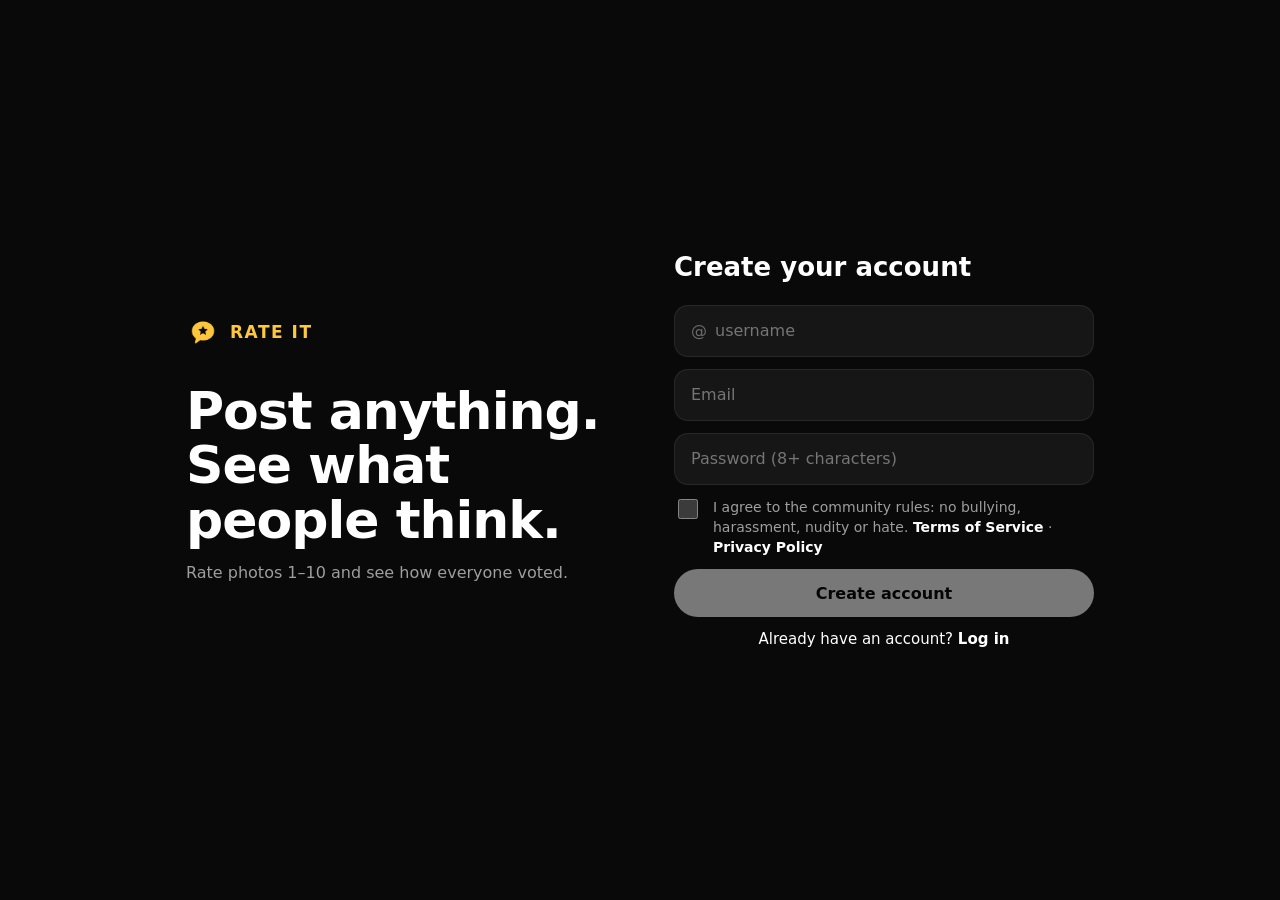
==== app/index.html @ 4be4c7ec "Update web app" ====
<!doctype html>
<html lang="en">
<head>
  <meta charset="utf-8">
  <meta name="viewport" content="width=device-width, initial-scale=1, viewport-fit=cover">
  <meta name="theme-color" content="#09090a">
  <meta name="description" content="Post anything. See what people think. Rate photos 1–10 and see how everyone voted.">
  <title>Rate It</title>
  <link rel="icon" href="icon.png">
  <link rel="apple-touch-icon" href="icon.png">
  <link rel="stylesheet" href="styles.css">
  <script type="importmap">
    { "imports": { "preact": "./vendor/preact.mjs", "preact/hooks": "./vendor/hooks.mjs", "htm": "./vendor/htm.mjs" } }
  </script>
  <script src="vendor/supabase.js"></script>
  <script src="config.js"></script>
</head>
<body>
  <div id="app"></div>
  <noscript>Rate It needs JavaScript turned on.</noscript>
  <script type="module" src="src/main.js"></script>
</body>
</html>
---- app/styles.css ----
/* Rate It web: same look as the iOS app. Dark, minimal, one gold accent used sparingly. */
:root {
  --bg: #09090a;
  --surface: #161617;
  --raised: #212123;
  --line: rgba(255, 255, 255, 0.08);
  --text: #fff;
  --muted: #9e9ea0;
  --faint: #6b6b6d;
  --accent: #ffc73d;
  --danger: #ff6161;
  --radius-card: 28px;
  --radius: 14px;
  --topbar: 56px;
  --tabbar: 64px;
  color-scheme: dark;
}

* { box-sizing: border-box; }
html, body { margin: 0; background: var(--bg); color: var(--text); }
body {
  font: 16px/1.45 -apple-system, BlinkMacSystemFont, "SF Pro Text", "Segoe UI", system-ui, sans-serif;
  -webkit-font-smoothing: antialiased;
}
body.modal-open { overflow: hidden; }
a { color: inherit; text-decoration: none; }
button, input, textarea { font: inherit; color: inherit; }
button { cursor: pointer; background: none; border: 0; padding: 0; }
button:disabled { cursor: default; }
:focus-visible { outline: 2px solid var(--accent); outline-offset: 2px; }
h1, h2, h3, p { margin: 0; }
img { display: block; max-width: 100%; }
[hidden] { display: none !important; }

.icon { flex: none; }
.muted { color: var(--muted); }
.small { font-size: 13px; }
.center { text-align: center; }
.gold { color: var(--accent); }
.error { color: var(--danger); font-size: 14px; }
.notice { color: var(--muted); font-size: 14px; background: var(--surface); border-radius: var(--radius); padding: 12px 14px; }
.row { display: flex; align-items: center; gap: 10px; flex-wrap: wrap; }
.row.end { justify-content: flex-end; margin-top: 16px; }
.spacer { flex: 1; }

/* ---------- Buttons, fields, chips ---------- */
.btn {
  display: inline-flex; align-items: center; justify-content: center; gap: 6px;
  min-height: 48px; padding: 0 22px; border-radius: 999px; font-weight: 600;
  transition: transform .12s ease, opacity .15s ease, background .15s ease;
}
.btn:active:not(:disabled) { transform: scale(0.97); }
.btn:disabled { opacity: 0.45; }
.btn.primary { background: #fff; color: #000; }
.btn.secondary { background: var(--raised); }
.btn.ghost { background: transparent; border: 1px solid var(--line); }
.btn.danger { background: var(--danger); color: #000; }
.btn.small { min-height: 34px; padding: 0 14px; font-size: 14px; }
.btn.block { width: 100%; }
.btn.warn { color: #ffa94d; }
.danger-text, .link.danger, .link-row.danger { color: var(--danger); }
.icon-btn {
  width: 40px; height: 40px; display: inline-grid; place-items: center; border-radius: 12px;
  color: var(--muted); position: relative;
}
.icon-btn:hover { background: var(--raised); color: var(--text); }
.link { color: var(--text); font-size: 15px; }
.link:hover { text-decoration: underline; }
.link.muted { color: var(--muted); }
.link.back { display: inline-flex; align-items: center; gap: 4px; color: var(--muted); margin-bottom: 12px; }

.field, textarea {
  width: 100%; min-height: 52px; padding: 0 16px; border-radius: var(--radius);
  background: var(--surface); border: 1px solid var(--line); outline: none;
}
textarea { padding: 14px 16px; resize: vertical; line-height: 1.4; }
.field:focus-within, .field:focus, textarea:focus { border-color: rgba(255, 255, 255, 0.28); }
label.field { display: flex; align-items: center; gap: 6px; }
label.field input { flex: 1; min-width: 0; background: none; border: 0; outline: none; height: 50px; }
.prefix { color: var(--faint); }
.status { width: 18px; text-align: center; font-weight: 700; }
.status.is-available { color: #4cd964; }
.status.is-taken, .status.is-invalid { color: var(--danger); }
.label { display: block; font-size: 14px; color: var(--muted); margin: 16px 0 6px; }

.chips { display: flex; gap: 8px; overflow-x: auto; padding-bottom: 4px; scrollbar-width: none; }
.chips::-webkit-scrollbar { display: none; }
.chips.wrap { flex-wrap: wrap; overflow: visible; }
.chip {
  flex: none; height: 36px; padding: 0 14px; border-radius: 999px; background: var(--raised);
  font-size: 15px; font-weight: 600; transition: background .15s, color .15s;
}
.chip.selected { background: #fff; color: #000; }
.pill {
  display: inline-flex; align-items: center; gap: 5px; height: 28px; padding: 0 10px; border-radius: 999px;
  background: var(--raised); color: var(--muted); font-size: 13px; font-weight: 600; white-space: nowrap;
}
.pill.gold { background: var(--accent); color: #000; }
.pill.toggle:hover { color: var(--text); }

/* ---------- Avatars, photos, loading ---------- */
.avatar { border-radius: 50%; object-fit: cover; flex: none; border: 1px solid var(--line); background: var(--raised); }
.avatar-fallback { display: inline-grid; place-items: center; color: var(--muted); font-weight: 700; }
.photo { position: relative; width: 100%; height: 100%; background: var(--surface); overflow: hidden; }
.photo img { width: 100%; height: 100%; object-fit: cover; opacity: 0; transition: opacity .25s ease; }
.photo.loaded img { opacity: 1; }
.photo.loading::before, .skeleton, .skeleton-card {
  content: ""; position: absolute; inset: 0;
  background: linear-gradient(100deg, var(--surface) 30%, #1f1f21 50%, var(--surface) 70%) 0 0 / 300% 100%;
  animation: shimmer 1.3s linear infinite;
}
.skeleton, .skeleton-card { position: relative; }
@keyframes shimmer { to { background-position: -150% 0; } }
.photo-error { position: absolute; inset: 0; display: grid; place-items: center; color: var(--faint); }
.spinner {
  width: 26px; height: 26px; margin: 24px auto; border-radius: 50%;
  border: 3px solid var(--raised); border-top-color: var(--text); animation: spin .8s linear infinite;
}
.spinner.big { width: 36px; height: 36px; }
@keyframes spin { to { transform: rotate(360deg); } }
.splash { min-height: 100dvh; display: grid; place-content: center; justify-items: center; gap: 8px; }
.splash img { width: 72px; border-radius: 18px; }

.empty { display: grid; justify-items: center; text-align: center; gap: 10px; padding: 64px 24px; }
.empty-icon { color: var(--faint); margin-bottom: 4px; }
.empty h2 { font-size: 22px; }
.empty p { color: var(--muted); max-width: 340px; }
.empty .btn { margin-top: 8px; }

/* ---------- Shell ---------- */
.shell { min-height: 100dvh; }
.brand { display: inline-flex; align-items: center; gap: 10px; font-weight: 900; letter-spacing: 1.5px; font-size: 17px; }
.brand img { width: 34px; height: 34px; border-radius: 9px; }
.sidebar { display: none; }
.topbar {
  position: sticky; top: 0; z-index: 20; height: calc(var(--topbar) + env(safe-area-inset-top));
  padding: env(safe-area-inset-top) 16px 0; display: flex; align-items: center; justify-content: space-between;
  background: rgba(9, 9, 10, 0.85); backdrop-filter: blur(16px);
}
.content { padding: 0 16px calc(var(--tabbar) + 24px + env(safe-area-inset-bottom)); }
.tabbar {
  position: fixed; left: 0; right: 0; bottom: 0; z-index: 20; display: flex;
  height: calc(var(--tabbar) + env(safe-area-inset-bottom)); padding-bottom: env(safe-area-inset-bottom);
  background: rgba(14, 14, 15, 0.92); backdrop-filter: blur(16px); border-top: 1px solid var(--line);
}
.tabbar a {
  flex: 1; display: flex; flex-direction: column; align-items: center; justify-content: center; gap: 3px;
  color: var(--faint); font-size: 11px; font-weight: 600;
}
.tabbar a.on { color: var(--text); }
.badge {
  min-width: 18px; height: 18px; padding: 0 5px; border-radius: 9px; background: var(--danger); color: #000;
  font-size: 11px; font-weight: 800; display: inline-grid; place-items: center;
}
.topbar .badge { position: absolute; top: 4px; right: 2px; }

@media (min-width: 900px) {
  .shell { display: grid; grid-template-columns: 240px 1fr; }
  .topbar, .tabbar { display: none; }
  .sidebar {
    display: flex; flex-direction: column; gap: 28px; position: sticky; top: 0; height: 100dvh;
    padding: 28px 16px; border-right: 1px solid var(--line);
  }
  .sidebar nav { display: grid; gap: 4px; }
  .sidebar nav a {
    display: flex; align-items: center; gap: 14px; padding: 12px 14px; border-radius: 14px;
    color: var(--muted); font-weight: 600;
  }
  .sidebar nav a:hover { background: var(--surface); color: var(--text); }
  .sidebar nav a.on { color: var(--text); background: var(--surface); }
  .sidebar .badge { margin-left: auto; }
  .content { padding: 24px 32px 48px; }
  .mobile-only { display: none !important; }
}

/* ---------- Pages ---------- */
.page { max-width: 940px; margin: 0 auto; padding-top: 8px; }
.page.narrow { max-width: 560px; }
.page.center { display: grid; place-items: center; min-height: 60vh; }
.page-title { font-size: 30px; font-weight: 800; letter-spacing: -0.3px; margin: 8px 0 16px; }
.page h3 { font-size: 15px; color: var(--muted); font-weight: 600; margin: 24px 0 10px; }
.page > p.muted { margin: -8px 0 20px; }

/* ---------- Feed ---------- */
.feed { max-width: 540px; margin: 0 auto; }
.feed-card {
  display: flex; flex-direction: column; gap: 12px;
  height: calc(100dvh - var(--topbar) - var(--tabbar) - 24px - env(safe-area-inset-top) - env(safe-area-inset-bottom));
  min-height: 520px;
}
@media (min-width: 900px) { .feed-card { height: calc(100dvh - 48px); } }
.feed-card.preview { height: auto; min-height: 0; }
.feed-card.preview .feed-photo { flex: none; aspect-ratio: 4 / 5; }
.skeleton-card { border-radius: var(--radius-card); }
.post-head { display: flex; align-items: center; gap: 10px; }
.post-head .author { display: flex; align-items: center; gap: 10px; margin-right: auto; min-width: 0; }
.post-head .author span { display: grid; line-height: 1.2; }
.post-head small { color: var(--faint); font-size: 12px; }
.feed-photo {
  position: relative; flex: 1; min-height: 0; border-radius: var(--radius-card); overflow: hidden;
  background: var(--surface); user-select: none;
}
.feed-photo .photo, .feed-photo .photo-img { position: absolute; inset: 0; width: 100%; height: 100%; object-fit: cover; }
.photo-shade { position: absolute; inset: 40% 0 0; background: linear-gradient(transparent, rgba(0, 0, 0, 0.65)); pointer-events: none; }
.caption {
  position: absolute; left: 18px; right: 80px; bottom: 18px; font-weight: 600; font-size: 17px;
  text-shadow: 0 1px 6px rgba(0, 0, 0, 0.4); overflow: hidden; display: -webkit-box; -webkit-line-clamp: 3; -webkit-box-orient: vertical;
}
.photo-actions { position: absolute; right: 14px; bottom: 16px; display: grid; gap: 14px; }
.action {
  display: inline-flex; flex-direction: column; align-items: center; gap: 2px; font-size: 12px; font-weight: 600;
  text-shadow: 0 1px 6px rgba(0, 0, 0, 0.35); transition: transform .12s;
}
.action:active { transform: scale(0.9); }
.action.liked { color: var(--danger); }
.action.liked .icon { fill: currentColor; }
.detail-row .action, .after-rating .action { flex-direction: row; gap: 6px; font-size: 15px; text-shadow: none; }
.heart-burst {
  position: absolute; inset: 0; display: grid; place-items: center; pointer-events: none; color: #fff;
  opacity: 0; transform: scale(0.4); transition: transform .3s cubic-bezier(.3, 1.6, .5, 1), opacity .25s;
}
.heart-burst .icon { fill: #fff; filter: drop-shadow(0 6px 18px rgba(0, 0, 0, 0.35)); }
.heart-burst.on { opacity: 0.95; transform: scale(1); }
.results-overlay { position: absolute; left: 12px; right: 12px; bottom: 12px; animation: rise .45s cubic-bezier(.2, .9, .3, 1); }
@keyframes rise { from { transform: translateY(30px); opacity: 0; } }

.rate-area { display: grid; gap: 10px; }
.rate-head, .rate-foot { display: flex; align-items: center; justify-content: space-between; }
.rate-head strong { font-size: 17px; }
.after-rating { display: flex; align-items: center; gap: 18px; min-height: 104px; }
.gave { color: var(--muted); font-size: 15px; font-weight: 500; }
.gave strong { font-size: 30px; font-weight: 900; margin-left: 6px; vertical-align: -3px; }
.btn.next { min-height: 50px; }
@media (hover: none) { .hint { visibility: hidden; } }

/* Rating bar */
.rating-bar { position: relative; display: grid; grid-template-columns: repeat(10, 1fr); gap: 5px; touch-action: none; }
.cell {
  height: 58px; border-radius: 12px; background: var(--raised); color: var(--muted);
  font: 600 16px/1 ui-rounded, -apple-system, system-ui, sans-serif; transform-origin: bottom;
  transition: transform .2s cubic-bezier(.3, 1.5, .5, 1), background .12s;
}
.cell.lit { color: #000; }
.cell.peak { transform: scale(1.12); font-weight: 900; font-size: 19px; z-index: 1; }
.rating-bar:not(.locked) .cell:hover { background: #2c2c2f; }
.rating-bar.locked .cell { cursor: default; }
.rating-bubble {
  position: absolute; bottom: 74px; transform: translateX(-50%); width: 64px; height: 72px; border-radius: 20px;
  display: grid; place-items: center; color: #000; font: 900 38px/1 ui-rounded, -apple-system, system-ui, sans-serif;
  box-shadow: 0 8px 24px rgba(0, 0, 0, 0.4); pointer-events: none;
}

/* Results */
.results {
  display: grid; gap: 14px; padding: 18px; border-radius: 20px;
  background: rgba(30, 30, 32, 0.72); backdrop-filter: blur(24px) saturate(1.4); border: 1px solid var(--line);
}
.results.loading { min-height: 180px; place-items: center; }
.results-top { display: flex; justify-content: space-between; align-items: flex-start; }
.results .label { margin: 0; font-size: 13px; }
.average { font: 900 46px/1 ui-rounded, -apple-system, system-ui, sans-serif; font-variant-numeric: tabular-nums; }
.results-meta { display: grid; justify-items: end; gap: 6px; }
.distribution { display: grid; grid-template-columns: repeat(10, 1fr); gap: 5px; height: 72px; }
.dist-col { display: grid; grid-template-rows: 1fr auto; gap: 4px; text-align: center; font: 500 11px ui-rounded, system-ui; color: var(--faint); }
.dist-track { display: flex; align-items: flex-end; }
.dist-bar { width: 100%; border-radius: 4px; background: rgba(255, 255, 255, 0.28); transition: height .7s cubic-bezier(.2, .9, .3, 1); }
.dist-col.mine .dist-bar { background: var(--accent); }
.dist-col.mine { color: var(--accent); font-weight: 900; }

/* Post page */
.post-page { max-width: 560px; margin: 0 auto; display: grid; gap: 14px; }
.detail-photo { aspect-ratio: 4 / 5; border-radius: var(--radius-card); overflow: hidden; }
.detail-row { display: flex; justify-content: space-between; gap: 16px; align-items: flex-start; }
.detail-caption { font-weight: 600; font-size: 17px; }
.post-page .feed-card.skeleton-card { height: 70vh; }

/* Menus & modals */
.menu-wrap { position: relative; }
.menu {
  position: absolute; right: 0; top: 44px; z-index: 30; min-width: 200px; padding: 6px; border-radius: 14px;
  background: var(--raised); border: 1px solid var(--line); box-shadow: 0 16px 40px rgba(0, 0, 0, 0.5);
}
.menu button { display: block; width: 100%; text-align: left; padding: 11px 12px; border-radius: 9px; }
.menu button:hover { background: rgba(255, 255, 255, 0.06); }
.menu .danger { color: var(--danger); }
.modal-backdrop {
  position: fixed; inset: 0; z-index: 50; background: rgba(0, 0, 0, 0.6); display: grid; place-items: center; padding: 16px;
  animation: fade .15s ease;
}
@keyframes fade { from { opacity: 0; } }
.modal {
  width: min(460px, 100%); max-height: min(720px, 90dvh); display: flex; flex-direction: column;
  background: var(--surface); border: 1px solid var(--line); border-radius: 22px; box-shadow: 0 30px 80px rgba(0, 0, 0, 0.6);
  animation: pop .2s cubic-bezier(.2, .9, .3, 1.2);
}
.modal.wide { width: min(640px, 100%); }
@keyframes pop { from { transform: scale(0.96); opacity: 0; } }
.modal-head { display: flex; align-items: center; justify-content: space-between; padding: 14px 14px 6px 20px; }
.modal-head h2 { font-size: 18px; }
.modal-body { padding: 6px 20px 20px; overflow-y: auto; display: grid; gap: 12px; }
@media (max-width: 600px) {
  .modal-backdrop { place-items: end stretch; padding: 0; }
  .modal { width: 100%; border-radius: 22px 22px 0 0; max-height: 88dvh; padding-bottom: env(safe-area-inset-bottom); }
}
.choice-list { display: grid; gap: 4px; }
.choice { display: flex; align-items: center; gap: 10px; padding: 11px 12px; border-radius: 12px; background: var(--raised); cursor: pointer; }
.choice.on { outline: 1px solid var(--accent); }
.choice input { accent-color: var(--accent); }

.people { list-style: none; margin: 0; padding: 0; display: grid; gap: 4px; }
.people li { display: flex; align-items: center; gap: 12px; padding: 8px 4px; }
.people li .btn { margin-left: auto; }
.people .score { margin-left: auto; font: 900 20px ui-rounded, system-ui; }

.comments { display: grid; gap: 14px; min-height: 120px; }
.comment { display: grid; grid-template-columns: auto 1fr auto; gap: 10px; align-items: start; }
.comment-body p { color: #e8e8ea; overflow-wrap: anywhere; }
.comment-form { display: flex; gap: 8px; position: sticky; bottom: -20px; background: var(--surface); padding: 8px 0; }
.comment-form input { flex: 1; min-width: 0; min-height: 46px; padding: 0 16px; border-radius: 23px; background: var(--raised); border: 0; outline: none; }

.toast {
  position: fixed; top: calc(16px + env(safe-area-inset-top)); left: 50%; transform: translateX(-50%); z-index: 100;
  background: #fff; color: #000; padding: 12px 18px; border-radius: 999px; font-weight: 600; font-size: 15px;
  box-shadow: 0 10px 30px rgba(0, 0, 0, 0.4); animation: drop .3s cubic-bezier(.2, .9, .3, 1.2); max-width: calc(100% - 32px);
}
@keyframes drop { from { transform: translate(-50%, -20px); opacity: 0; } }

/* ---------- Grid, discover, profile ---------- */
.grid { display: grid; grid-template-columns: repeat(3, 1fr); gap: 4px; }
.grid-cell { position: relative; aspect-ratio: 4 / 5; border-radius: 8px; overflow: hidden; background: var(--surface); }
.grid-cell .photo { position: absolute; inset: 0; transition: transform .25s; }
.grid-cell:hover .photo { transform: scale(1.03); }
.grid-badge {
  position: absolute; left: 7px; bottom: 6px; display: inline-flex; align-items: center; gap: 3px;
  font-size: 12px; font-weight: 700; text-shadow: 0 1px 4px rgba(0, 0, 0, 0.7);
}
.search {
  display: flex; align-items: center; gap: 8px; height: 46px; padding: 0 14px; border-radius: 14px;
  background: var(--surface); color: var(--muted); margin-bottom: 14px;
}
.search input { flex: 1; background: none; border: 0; outline: none; color: var(--text); }
.tabs { display: flex; gap: 18px; margin-bottom: 12px; }
.tabs button { font-size: 22px; font-weight: 800; color: var(--faint); }
.tabs button.on { color: var(--text); }
.page .chips { margin-bottom: 16px; }
.people-row { display: flex; gap: 18px; overflow-x: auto; margin-bottom: 18px; }
.person { display: grid; justify-items: center; gap: 6px; font-size: 12px; font-weight: 600; width: 76px; flex: none; }
.person span { max-width: 76px; overflow: hidden; text-overflow: ellipsis; white-space: nowrap; }

.profile-head { display: grid; justify-items: center; text-align: center; gap: 12px; margin: 16px 0 28px; }
.profile-head h1 { font-size: 24px; }
.stats { display: grid; grid-template-columns: repeat(3, 1fr); width: min(420px, 100%); }
.stats div { display: grid; }
.stats strong { font: 900 24px ui-rounded, system-ui; }
.stats span { color: var(--muted); font-size: 13px; }
.follow-counts { display: flex; gap: 22px; }
.follow-counts .link { color: var(--muted); }
.follow-counts strong { color: var(--text); }
.avatar-pick { display: grid; justify-items: center; gap: 8px; cursor: pointer; }

/* ---------- Create ---------- */
.source-tile {
  display: flex; align-items: center; gap: 16px; padding: 16px; margin-bottom: 12px; border-radius: 20px;
  background: var(--surface); border: 1px solid var(--line); cursor: pointer; transition: transform .12s;
}
.source-tile:active { transform: scale(0.98); }
.source-tile span:last-of-type { display: grid; }
.source-tile small { color: var(--muted); }
.tile-icon { width: 60px; height: 60px; display: grid; place-items: center; border-radius: 18px; background: var(--raised); }
.step-head { display: grid; grid-template-columns: 40px 1fr 40px; align-items: center; margin-bottom: 16px; }
.step-head h1 { text-align: center; font-size: 17px; }
.crop-frame {
  position: relative; overflow: hidden; border-radius: var(--radius-card); background: #000; touch-action: none; cursor: grab;
  outline: 1px solid rgba(255, 255, 255, 0.4); outline-offset: -1px;
}
.crop-frame:active { cursor: grabbing; }
.crop-image { position: absolute; left: 50%; top: 50%; max-width: none; pointer-events: none; }
.zoom { display: flex; align-items: center; gap: 12px; margin: 16px 0 6px; }
.zoom input { flex: 1; accent-color: #fff; }
.page.narrow > .btn.block { margin-top: 20px; }
.details-thumb { height: 150px; aspect-ratio: 4 / 5; object-fit: cover; border-radius: 14px; }
.switch-row { display: flex; align-items: center; justify-content: space-between; gap: 16px; padding: 14px 0; cursor: pointer; }
.switch {
  appearance: none; flex: none; width: 51px; height: 31px; border-radius: 16px; background: var(--raised);
  position: relative; cursor: pointer; transition: background .2s;
}
.switch::after {
  content: ""; position: absolute; top: 2px; left: 2px; width: 27px; height: 27px; border-radius: 50%;
  background: #fff; transition: transform .2s; box-shadow: 0 2px 6px rgba(0, 0, 0, 0.3);
}
.switch:checked { background: var(--accent); }
.switch:checked::after { transform: translateX(20px); }

/* ---------- Settings, notifications, moderation ---------- */
.group { background: var(--surface); border-radius: 18px; padding: 4px 16px; margin-bottom: 16px; }
.group h3 { margin: 12px 0 2px !important; font-size: 13px !important; text-transform: uppercase; letter-spacing: .5px; color: var(--faint) !important; }
.group .switch-row + .switch-row, .group .link-row + .link-row, .group .kv + .kv { border-top: 1px solid var(--line); }
.kv { display: flex; justify-content: space-between; gap: 12px; padding: 14px 0; }
.kv span:last-child { color: var(--muted); overflow: hidden; text-overflow: ellipsis; }
.link-row { display: flex; justify-content: space-between; align-items: center; width: 100%; padding: 15px 0; text-align: left; }
.link-row span { display: inline-flex; align-items: center; gap: 8px; }
.link-row span:last-child { color: var(--faint); }
.notes { list-style: none; padding: 0; margin: 0; display: grid; gap: 4px; }
.notes a { display: flex; align-items: center; gap: 12px; padding: 12px; border-radius: 14px; }
.notes a:hover { background: var(--surface); }
.notes li.unread a { background: var(--surface); font-weight: 600; }
.milestone { width: 40px; height: 40px; flex: none; display: grid; place-items: center; border-radius: 50%; background: var(--accent); color: #000; }
.report-card { display: flex; gap: 14px; padding: 16px; border-radius: 18px; background: var(--surface); margin-bottom: 12px; }
.report-thumb { width: 72px !important; height: 90px !important; border-radius: 10px; flex: none; }
.report-info { display: grid; gap: 4px; min-width: 0; }
.report-info p { overflow-wrap: anywhere; }
.report-info .row { margin-top: 8px; }

/* ---------- Auth ---------- */
.auth { min-height: 100dvh; display: grid; align-items: center; justify-content: center; gap: 48px; padding: 32px 20px; }
@media (min-width: 900px) { .auth:not(.single) { grid-template-columns: minmax(0, 440px) 420px; } }
.auth-hero h1 { font-size: clamp(34px, 5vw, 52px); line-height: 1.05; letter-spacing: -1px; margin: 28px 0 14px; }
.auth-hero .brand { color: var(--accent); }
.auth-card { width: min(420px, 100vw - 40px); display: grid; gap: 12px; }
.auth-card h2 { font-size: 26px; margin-bottom: 6px; }
.auth-card .link { justify-self: center; }
.agree { display: flex; gap: 12px; align-items: flex-start; font-size: 14px; color: var(--muted); cursor: pointer; }
.agree input { width: 20px; height: 20px; margin-top: 2px; accent-color: var(--accent); flex: none; }
.agree a { color: var(--text); font-weight: 600; }
.rules { padding: 0; margin: 8px 0; list-style: none; display: grid; gap: 12px; }
.rules li { padding-left: 26px; position: relative; }
.rules li::before { content: "✓"; position: absolute; left: 0; color: var(--accent); font-weight: 900; }
.interest-grid { display: grid; grid-template-columns: repeat(auto-fill, minmax(118px, 1fr)); gap: 10px; margin: 12px 0; }
.interest { height: 52px; border-radius: 14px; background: var(--raised); font-weight: 600; transition: background .15s, color .15s; }
.interest.on { background: #fff; color: #000; }
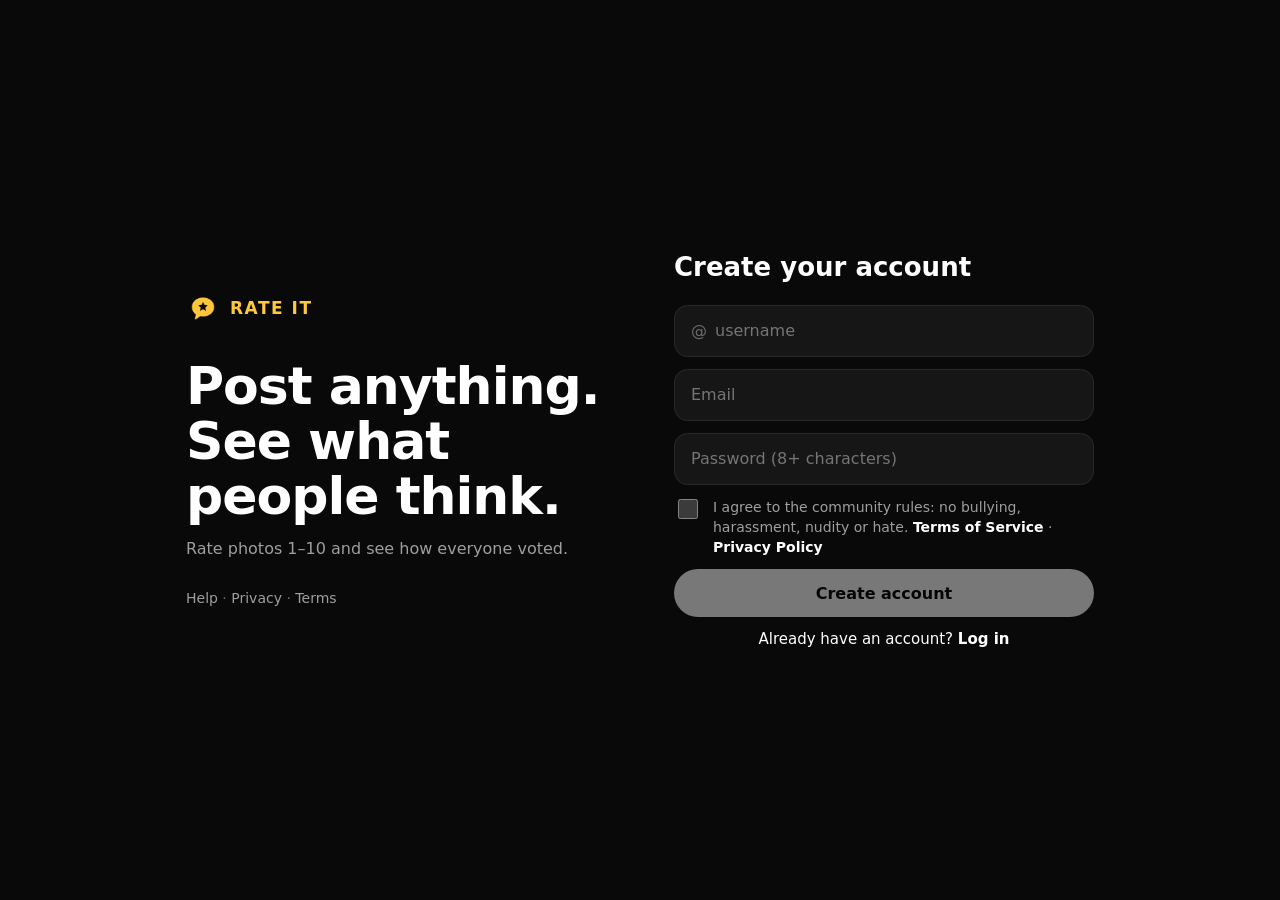
==== commit 93d6a7f7: "Publish userateit.com" ====
--- a/app/index.html
+++ b/app/index.html
@@ -1,23 +1,4 @@
-<!doctype html>
-<html lang="en">
-<head>
-  <meta charset="utf-8">
-  <meta name="viewport" content="width=device-width, initial-scale=1, viewport-fit=cover">
-  <meta name="theme-color" content="#09090a">
-  <meta name="description" content="Post anything. See what people think. Rate photos 1–10 and see how everyone voted.">
-  <title>Rate It</title>
-  <link rel="icon" href="icon.png">
-  <link rel="apple-touch-icon" href="icon.png">
-  <link rel="stylesheet" href="styles.css">
-  <script type="importmap">
-    { "imports": { "preact": "./vendor/preact.mjs", "preact/hooks": "./vendor/hooks.mjs", "htm": "./vendor/htm.mjs" } }
-  </script>
-  <script src="vendor/supabase.js"></script>
-  <script src="config.js"></script>
-</head>
-<body>
-  <div id="app"></div>
-  <noscript>Rate It needs JavaScript turned on.</noscript>
-  <script type="module" src="src/main.js"></script>
-</body>
-</html>
+<!doctype html><meta charset="utf-8"><title>Rate It</title><meta name="robots" content="noindex">
+<link rel="canonical" href="/">
+<script>location.replace("/" + location.search + location.hash)</script>
+<a href="/">Continue to Rate It</a>
